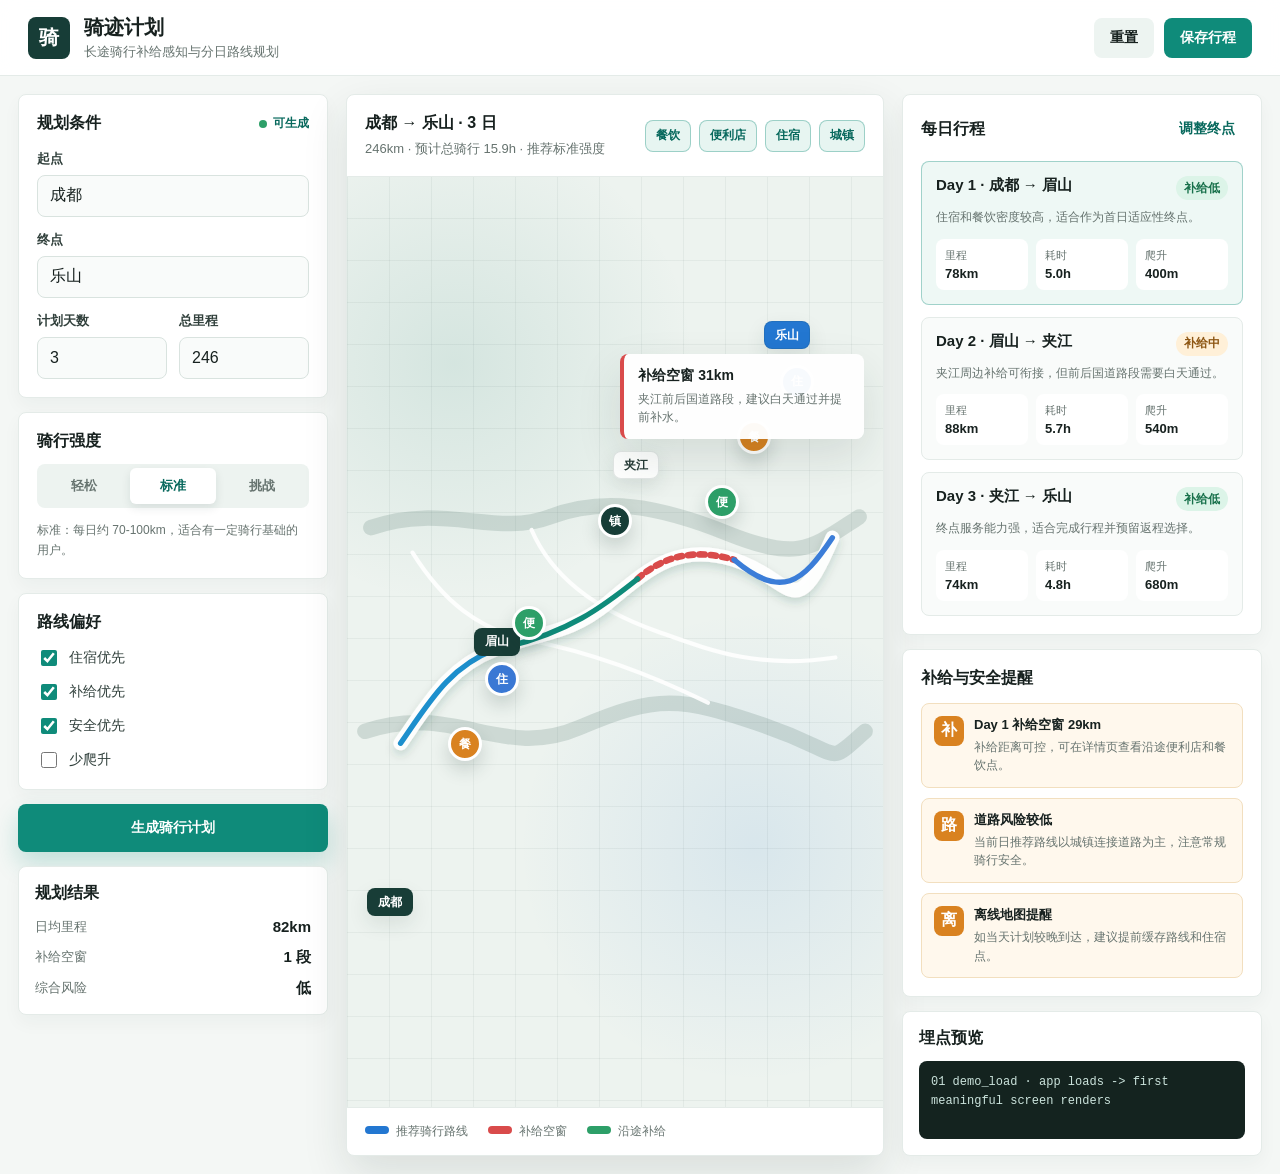
==== demo/index.html @ f955d4e2 "Organize product management case study" ====
﻿<!doctype html>
<html lang="zh-CN">
<head>
  <meta charset="utf-8">
  <meta name="viewport" content="width=device-width, initial-scale=1">
  <title>骑迹计划 Demo</title>
  <link rel="stylesheet" href="styles.css">
</head>
<body>
  <div class="app-shell">
    <header class="topbar">
      <div class="brand">
        <span class="brand-mark" aria-hidden="true">骑</span>
        <div>
          <h1>骑迹计划</h1>
          <p>长途骑行补给感知与分日路线规划</p>
        </div>
      </div>
      <nav class="top-actions" aria-label="Demo 操作">
        <button class="ghost-button" id="resetButton" type="button">重置</button>
        <button class="primary-button" id="saveButton" type="button">保存行程</button>
      </nav>
    </header>

    <main class="workspace">
      <aside class="planner-panel" aria-label="路线规划设置">
        <section class="panel-section">
          <div class="section-heading">
            <h2>规划条件</h2>
            <span class="status-dot">可生成</span>
          </div>

          <label class="field-label" for="startInput">起点</label>
          <input id="startInput" class="text-input" value="成都" autocomplete="off">

          <label class="field-label" for="endInput">终点</label>
          <input id="endInput" class="text-input" value="乐山" autocomplete="off">

          <div class="two-col">
            <div>
              <label class="field-label" for="daysInput">计划天数</label>
              <input id="daysInput" class="text-input" type="number" min="2" max="6" value="3">
            </div>
            <div>
              <label class="field-label" for="distanceInput">总里程</label>
              <input id="distanceInput" class="text-input" type="number" min="120" max="520" value="246">
            </div>
          </div>
        </section>

        <section class="panel-section">
          <h2>骑行强度</h2>
          <div class="segmented" role="radiogroup" aria-label="骑行强度">
            <button class="segment" data-intensity="easy" type="button">轻松</button>
            <button class="segment active" data-intensity="standard" type="button">标准</button>
            <button class="segment" data-intensity="challenge" type="button">挑战</button>
          </div>
          <p class="helper-text" id="intensityHelp">标准：每日约 70-100km，适合有一定骑行基础的用户。</p>
        </section>

        <section class="panel-section">
          <h2>路线偏好</h2>
          <div class="preference-list">
            <label><input type="checkbox" value="hotel" checked> 住宿优先</label>
            <label><input type="checkbox" value="supply" checked> 补给优先</label>
            <label><input type="checkbox" value="safe" checked> 安全优先</label>
            <label><input type="checkbox" value="climb"> 少爬升</label>
          </div>
        </section>

        <button class="generate-button" id="generateButton" type="button">生成骑行计划</button>

        <section class="panel-section compact">
          <h2>规划结果</h2>
          <dl class="summary-list">
            <div><dt>日均里程</dt><dd id="avgDistance">82km</dd></div>
            <div><dt>补给空窗</dt><dd id="gapCount">2 段</dd></div>
            <div><dt>综合风险</dt><dd id="riskLevel">中</dd></div>
          </dl>
        </section>
      </aside>

      <section class="map-stage" aria-label="路线地图预览">
        <div class="map-toolbar">
          <div class="route-title">
            <h2 id="routeTitle">成都 → 乐山 · 3 日</h2>
            <p id="routeSubtitle">246km · 预计总骑行 18.5h · 推荐标准强度</p>
          </div>
          <div class="layer-toggles" aria-label="补给图层筛选">
            <button class="layer active" data-layer="food" type="button">餐饮</button>
            <button class="layer active" data-layer="store" type="button">便利店</button>
            <button class="layer active" data-layer="hotel" type="button">住宿</button>
            <button class="layer active" data-layer="town" type="button">城镇</button>
          </div>
        </div>

        <div class="map-canvas" id="mapCanvas">
          <svg class="route-svg" viewBox="0 0 900 560" role="img" aria-label="模拟骑行路线地图">
            <defs>
              <filter id="softShadow" x="-20%" y="-20%" width="140%" height="140%">
                <feDropShadow dx="0" dy="8" stdDeviation="8" flood-color="#18443f" flood-opacity="0.18"/>
              </filter>
            </defs>
            <path class="terrain-line line-a" d="M40 88 C160 46 250 104 340 70 S520 50 640 98 S780 122 860 70"/>
            <path class="terrain-line line-b" d="M30 430 C180 380 260 480 390 424 S560 372 700 420 S800 492 870 430"/>
            <path class="minor-road" d="M110 130 C160 210 220 260 310 278 S500 330 606 382"/>
            <path class="minor-road" d="M310 92 C348 180 430 230 520 262 S690 326 820 306"/>
            <path class="route-base" d="M90 450 C140 378 172 322 250 292 S372 268 438 214 S552 112 650 142 S750 258 815 105"/>
            <path class="route-risk" d="M488 174 C535 132 590 124 650 142"/>
            <path class="route-day day-one" d="M90 450 C140 378 172 322 250 292"/>
            <path class="route-day day-two" d="M250 292 C372 268 438 214 488 174"/>
            <path class="route-day day-three" d="M650 142 C730 210 765 180 815 105"/>
          </svg>

          <div class="map-label city start" style="left:8%; top:78%">成都</div>
          <div class="map-label city" style="left:28%; top:50%">眉山</div>
          <div class="map-label town" style="left:54%; top:31%">夹江</div>
          <div class="map-label city end" style="left:82%; top:17%">乐山</div>

          <button class="poi food" data-layer-marker="food" style="left:22%; top:61%" type="button" aria-label="餐饮补给点">餐</button>
          <button class="poi store" data-layer-marker="store" style="left:34%; top:48%" type="button" aria-label="便利店补给点">便</button>
          <button class="poi hotel" data-layer-marker="hotel" style="left:29%; top:54%" type="button" aria-label="住宿补给点">住</button>
          <button class="poi town" data-layer-marker="town" style="left:50%; top:37%" type="button" aria-label="城镇补给点">镇</button>
          <button class="poi store" data-layer-marker="store" style="left:70%; top:35%" type="button" aria-label="便利店补给点">便</button>
          <button class="poi food" data-layer-marker="food" style="left:76%; top:28%" type="button" aria-label="餐饮补给点">餐</button>
          <button class="poi hotel" data-layer-marker="hotel" style="left:84%; top:22%" type="button" aria-label="住宿补给点">住</button>

          <div class="risk-callout" id="riskCallout">
            <strong>补给空窗 31km</strong>
            <span>夹江前后国道路段，建议白天通过并提前补水。</span>
          </div>
        </div>

        <div class="map-footer">
          <div><span class="legend route"></span>推荐骑行路线</div>
          <div><span class="legend gap"></span>补给空窗</div>
          <div><span class="legend supply"></span>沿途补给</div>
        </div>
      </section>

      <aside class="detail-panel" aria-label="每日行程详情">
        <section class="panel-section day-summary">
          <div class="section-heading">
            <h2>每日行程</h2>
            <button class="text-button" id="adjustButton" type="button">调整终点</button>
          </div>
          <div id="dayCards" class="day-cards"></div>
        </section>

        <section class="panel-section">
          <h2>补给与安全提醒</h2>
          <div class="warning-list" id="warningList"></div>
        </section>

        <section class="panel-section compact">
          <h2>埋点预览</h2>
          <div class="event-log" id="eventLog" aria-live="polite"></div>
        </section>
      </aside>
    </main>
  </div>

  <div class="toast" id="toast" role="status" aria-live="polite">行程已保存</div>
  <script src="script.js"></script>
</body>
</html>
---- demo/styles.css ----
﻿:root {
  --bg: #f4f7f5;
  --panel: #ffffff;
  --panel-2: #f9fbfa;
  --text: #17211f;
  --muted: #66736f;
  --soft: #d9e3df;
  --line: #e4ebe8;
  --teal: #0f8b7a;
  --teal-dark: #08695d;
  --blue: #2377d1;
  --green: #2d9f68;
  --amber: #d98220;
  --red: #d94b4b;
  --shadow: 0 18px 45px rgba(25, 47, 43, 0.12);
  --radius: 8px;
}

* {
  box-sizing: border-box;
}

body {
  margin: 0;
  min-width: 1120px;
  min-height: 100vh;
  background: var(--bg);
  color: var(--text);
  font-family: "Microsoft YaHei", "PingFang SC", "Segoe UI", Arial, sans-serif;
  letter-spacing: 0;
}

button,
input {
  font: inherit;
}

button {
  cursor: pointer;
}

.app-shell {
  min-height: 100vh;
  display: flex;
  flex-direction: column;
}

.topbar {
  height: 76px;
  display: flex;
  align-items: center;
  justify-content: space-between;
  padding: 0 28px;
  background: rgba(255, 255, 255, 0.92);
  border-bottom: 1px solid var(--line);
  backdrop-filter: blur(10px);
}

.brand {
  display: flex;
  align-items: center;
  gap: 14px;
}

.brand-mark {
  width: 42px;
  height: 42px;
  display: grid;
  place-items: center;
  border-radius: 8px;
  background: #173d37;
  color: #fff;
  font-weight: 800;
  font-size: 20px;
}

.brand h1 {
  margin: 0;
  font-size: 20px;
  line-height: 1.2;
}

.brand p {
  margin: 4px 0 0;
  color: var(--muted);
  font-size: 13px;
}

.top-actions {
  display: flex;
  gap: 10px;
}

.primary-button,
.ghost-button,
.generate-button,
.text-button {
  border: 0;
  border-radius: 8px;
  min-height: 40px;
  padding: 0 16px;
  font-size: 14px;
  font-weight: 700;
}

.primary-button,
.generate-button {
  color: #fff;
  background: var(--teal);
}

.primary-button:hover,
.generate-button:hover {
  background: var(--teal-dark);
}

.ghost-button {
  color: var(--text);
  background: #edf4f1;
}

.text-button {
  min-height: 32px;
  padding: 0 8px;
  color: var(--teal-dark);
  background: transparent;
}

.workspace {
  flex: 1;
  display: grid;
  grid-template-columns: 310px minmax(520px, 1fr) 360px;
  gap: 18px;
  padding: 18px;
}

.planner-panel,
.detail-panel,
.map-stage {
  min-height: calc(100vh - 112px);
}

.planner-panel,
.detail-panel {
  display: flex;
  flex-direction: column;
  gap: 14px;
}

.panel-section {
  background: var(--panel);
  border: 1px solid var(--line);
  border-radius: var(--radius);
  padding: 18px;
  box-shadow: 0 8px 18px rgba(24, 51, 45, 0.04);
}

.panel-section.compact {
  padding: 16px;
}

.section-heading {
  display: flex;
  align-items: center;
  justify-content: space-between;
  gap: 12px;
  margin-bottom: 16px;
}

.panel-section h2,
.route-title h2 {
  margin: 0;
  font-size: 16px;
  line-height: 1.3;
}

.status-dot {
  position: relative;
  padding-left: 14px;
  color: var(--teal-dark);
  font-size: 12px;
  font-weight: 700;
}

.status-dot::before {
  content: "";
  position: absolute;
  left: 0;
  top: 5px;
  width: 8px;
  height: 8px;
  border-radius: 50%;
  background: var(--green);
}

.field-label {
  display: block;
  margin: 14px 0 7px;
  color: #31403c;
  font-size: 13px;
  font-weight: 700;
}

.text-input {
  width: 100%;
  height: 42px;
  border: 1px solid var(--soft);
  border-radius: 8px;
  padding: 0 12px;
  color: var(--text);
  background: var(--panel-2);
  outline: none;
}

.text-input:focus {
  border-color: var(--teal);
  box-shadow: 0 0 0 3px rgba(15, 139, 122, 0.14);
}

.two-col {
  display: grid;
  grid-template-columns: 1fr 1fr;
  gap: 12px;
}

.segmented {
  display: grid;
  grid-template-columns: repeat(3, 1fr);
  gap: 4px;
  padding: 4px;
  border-radius: 8px;
  background: #edf3f0;
  margin-top: 12px;
}

.segment {
  height: 36px;
  border: 0;
  border-radius: 6px;
  background: transparent;
  color: var(--muted);
  font-size: 13px;
  font-weight: 800;
}

.segment.active {
  background: #fff;
  color: var(--teal-dark);
  box-shadow: 0 4px 10px rgba(20, 50, 45, 0.1);
}

.helper-text {
  margin: 12px 0 0;
  color: var(--muted);
  font-size: 12px;
  line-height: 1.7;
}

.preference-list {
  display: grid;
  gap: 12px;
  margin-top: 14px;
}

.preference-list label {
  display: flex;
  align-items: center;
  gap: 9px;
  color: #31403c;
  font-size: 14px;
}

.preference-list input {
  width: 16px;
  height: 16px;
  accent-color: var(--teal);
}

.generate-button {
  width: 100%;
  height: 48px;
  box-shadow: 0 12px 24px rgba(15, 139, 122, 0.22);
}

.summary-list {
  display: grid;
  gap: 12px;
  margin: 14px 0 0;
}

.summary-list div {
  display: flex;
  align-items: center;
  justify-content: space-between;
}

.summary-list dt {
  color: var(--muted);
  font-size: 13px;
}

.summary-list dd {
  margin: 0;
  color: var(--text);
  font-size: 15px;
  font-weight: 800;
}

.map-stage {
  display: flex;
  flex-direction: column;
  overflow: hidden;
  background: var(--panel);
  border: 1px solid var(--line);
  border-radius: var(--radius);
  box-shadow: var(--shadow);
}

.map-toolbar {
  min-height: 82px;
  display: flex;
  align-items: center;
  justify-content: space-between;
  gap: 20px;
  padding: 16px 18px;
  border-bottom: 1px solid var(--line);
}

.route-title p {
  margin: 6px 0 0;
  color: var(--muted);
  font-size: 13px;
}

.layer-toggles {
  display: flex;
  gap: 8px;
  flex-wrap: wrap;
  justify-content: flex-end;
}

.layer {
  height: 32px;
  border: 1px solid var(--soft);
  border-radius: 8px;
  padding: 0 10px;
  background: #fff;
  color: var(--muted);
  font-size: 12px;
  font-weight: 800;
}

.layer.active {
  border-color: rgba(15, 139, 122, 0.35);
  color: var(--teal-dark);
  background: #e7f5f1;
}

.map-canvas {
  position: relative;
  flex: 1;
  min-height: 560px;
  background:
    linear-gradient(90deg, rgba(29, 61, 55, 0.055) 1px, transparent 1px),
    linear-gradient(0deg, rgba(29, 61, 55, 0.055) 1px, transparent 1px),
    radial-gradient(circle at 20% 20%, rgba(38, 129, 112, 0.12), transparent 28%),
    radial-gradient(circle at 76% 72%, rgba(35, 119, 209, 0.1), transparent 30%),
    #edf3ef;
  background-size: 42px 42px, 42px 42px, auto, auto, auto;
  overflow: hidden;
}

.route-svg {
  position: absolute;
  inset: 0;
  width: 100%;
  height: 100%;
}

.terrain-line,
.minor-road {
  fill: none;
  stroke-linecap: round;
}

.terrain-line {
  stroke: rgba(65, 102, 92, 0.18);
  stroke-width: 26;
}

.minor-road {
  stroke: rgba(255, 255, 255, 0.9);
  stroke-width: 7;
}

.route-base,
.route-day,
.route-risk {
  fill: none;
  stroke-linecap: round;
  stroke-linejoin: round;
}

.route-base {
  stroke: rgba(255, 255, 255, 0.95);
  stroke-width: 24;
  filter: url(#softShadow);
}

.route-day {
  stroke: var(--blue);
  stroke-width: 9;
}

.route-risk {
  stroke: var(--red);
  stroke-width: 11;
  stroke-dasharray: 9 10;
}

.day-one {
  stroke: #1d8fcd;
}

.day-two {
  stroke: #0f8b7a;
}

.day-three {
  stroke: #3b7dd8;
}

.map-label {
  position: absolute;
  transform: translate(-50%, -50%);
  min-width: 46px;
  height: 28px;
  display: grid;
  place-items: center;
  padding: 0 10px;
  border-radius: 8px;
  background: rgba(255, 255, 255, 0.94);
  border: 1px solid rgba(29, 61, 55, 0.12);
  color: #263b36;
  font-size: 12px;
  font-weight: 800;
  box-shadow: 0 8px 20px rgba(27, 54, 49, 0.1);
}

.map-label.city {
  background: #183d37;
  color: #fff;
}

.map-label.end {
  background: var(--blue);
}

.poi {
  position: absolute;
  transform: translate(-50%, -50%);
  width: 34px;
  height: 34px;
  border: 3px solid #fff;
  border-radius: 50%;
  color: #fff;
  font-size: 12px;
  font-weight: 900;
  box-shadow: 0 9px 18px rgba(26, 55, 50, 0.18);
}

.poi.food {
  background: var(--amber);
}

.poi.store {
  background: var(--green);
}

.poi.hotel {
  background: #3a78d4;
}

.poi.town {
  background: #173d37;
}

.poi.hidden {
  opacity: 0.12;
}

.risk-callout {
  position: absolute;
  left: 51%;
  top: 19%;
  width: 244px;
  padding: 13px 14px;
  border-left: 4px solid var(--red);
  border-radius: 8px;
  background: rgba(255, 255, 255, 0.96);
  box-shadow: var(--shadow);
}

.risk-callout strong,
.risk-callout span {
  display: block;
}

.risk-callout strong {
  font-size: 14px;
}

.risk-callout span {
  margin-top: 5px;
  color: var(--muted);
  font-size: 12px;
  line-height: 1.5;
}

.map-footer {
  height: 48px;
  display: flex;
  align-items: center;
  gap: 20px;
  padding: 0 18px;
  border-top: 1px solid var(--line);
  color: var(--muted);
  font-size: 12px;
}

.legend {
  display: inline-block;
  width: 24px;
  height: 8px;
  margin-right: 7px;
  border-radius: 999px;
  vertical-align: 1px;
}

.legend.route {
  background: var(--blue);
}

.legend.gap {
  background: var(--red);
}

.legend.supply {
  background: var(--green);
}

.day-summary {
  flex: 1;
}

.day-cards {
  display: grid;
  gap: 12px;
}

.day-card {
  padding: 14px;
  border: 1px solid var(--line);
  border-radius: 8px;
  background: var(--panel-2);
}

.day-card.selected {
  border-color: rgba(15, 139, 122, 0.35);
  background: #eef8f5;
}

.day-card-header {
  display: flex;
  justify-content: space-between;
  gap: 10px;
}

.day-card h3 {
  margin: 0;
  font-size: 15px;
}

.day-card p {
  margin: 8px 0 0;
  color: var(--muted);
  font-size: 12px;
  line-height: 1.55;
}

.badge {
  display: inline-flex;
  align-items: center;
  height: 24px;
  padding: 0 8px;
  border-radius: 999px;
  font-size: 12px;
  font-weight: 800;
}

.badge.low {
  color: #18714b;
  background: #dcf4e8;
}

.badge.mid {
  color: #8d5512;
  background: #fff0d8;
}

.badge.high {
  color: #9d2f2f;
  background: #ffe2e2;
}

.day-metrics {
  display: grid;
  grid-template-columns: repeat(3, 1fr);
  gap: 8px;
  margin-top: 12px;
}

.metric {
  padding: 9px;
  border-radius: 8px;
  background: #fff;
}

.metric span {
  display: block;
  color: var(--muted);
  font-size: 11px;
}

.metric strong {
  display: block;
  margin-top: 3px;
  font-size: 13px;
}

.warning-list {
  display: grid;
  gap: 10px;
  margin-top: 14px;
}

.warning-item {
  display: grid;
  grid-template-columns: 30px 1fr;
  gap: 10px;
  padding: 12px;
  border-radius: 8px;
  background: #fff8ed;
  border: 1px solid #f2dfbf;
}

.warning-item.red {
  background: #fff0f0;
  border-color: #f3caca;
}

.warning-icon {
  width: 30px;
  height: 30px;
  display: grid;
  place-items: center;
  border-radius: 8px;
  color: #fff;
  background: var(--amber);
  font-weight: 900;
}

.warning-item.red .warning-icon {
  background: var(--red);
}

.warning-item h3 {
  margin: 0;
  font-size: 13px;
}

.warning-item p {
  margin: 4px 0 0;
  color: var(--muted);
  font-size: 12px;
  line-height: 1.55;
}

.event-log {
  min-height: 78px;
  margin-top: 12px;
  padding: 12px;
  border-radius: 8px;
  background: #14231f;
  color: #cce4dd;
  font-family: Consolas, "Courier New", monospace;
  font-size: 12px;
  line-height: 1.6;
}

.toast {
  position: fixed;
  right: 24px;
  bottom: 24px;
  transform: translateY(20px);
  opacity: 0;
  padding: 12px 16px;
  border-radius: 8px;
  background: #173d37;
  color: #fff;
  font-size: 14px;
  font-weight: 800;
  box-shadow: var(--shadow);
  transition: opacity 180ms ease, transform 180ms ease;
}

.toast.show {
  transform: translateY(0);
  opacity: 1;
}

@media (max-width: 900px) {
  body {
    min-width: 0;
  }

  .topbar {
    height: auto;
    align-items: flex-start;
    flex-direction: column;
    gap: 14px;
    padding: 18px;
  }

  .workspace {
    grid-template-columns: 1fr;
    padding: 12px;
  }

  .planner-panel,
  .detail-panel,
  .map-stage {
    min-height: auto;
  }

  .map-toolbar {
    align-items: flex-start;
    flex-direction: column;
  }

  .layer-toggles {
    justify-content: flex-start;
  }

  .map-canvas {
    min-height: 430px;
  }

  .risk-callout {
    left: 44%;
    top: 16%;
    width: 210px;
  }
}
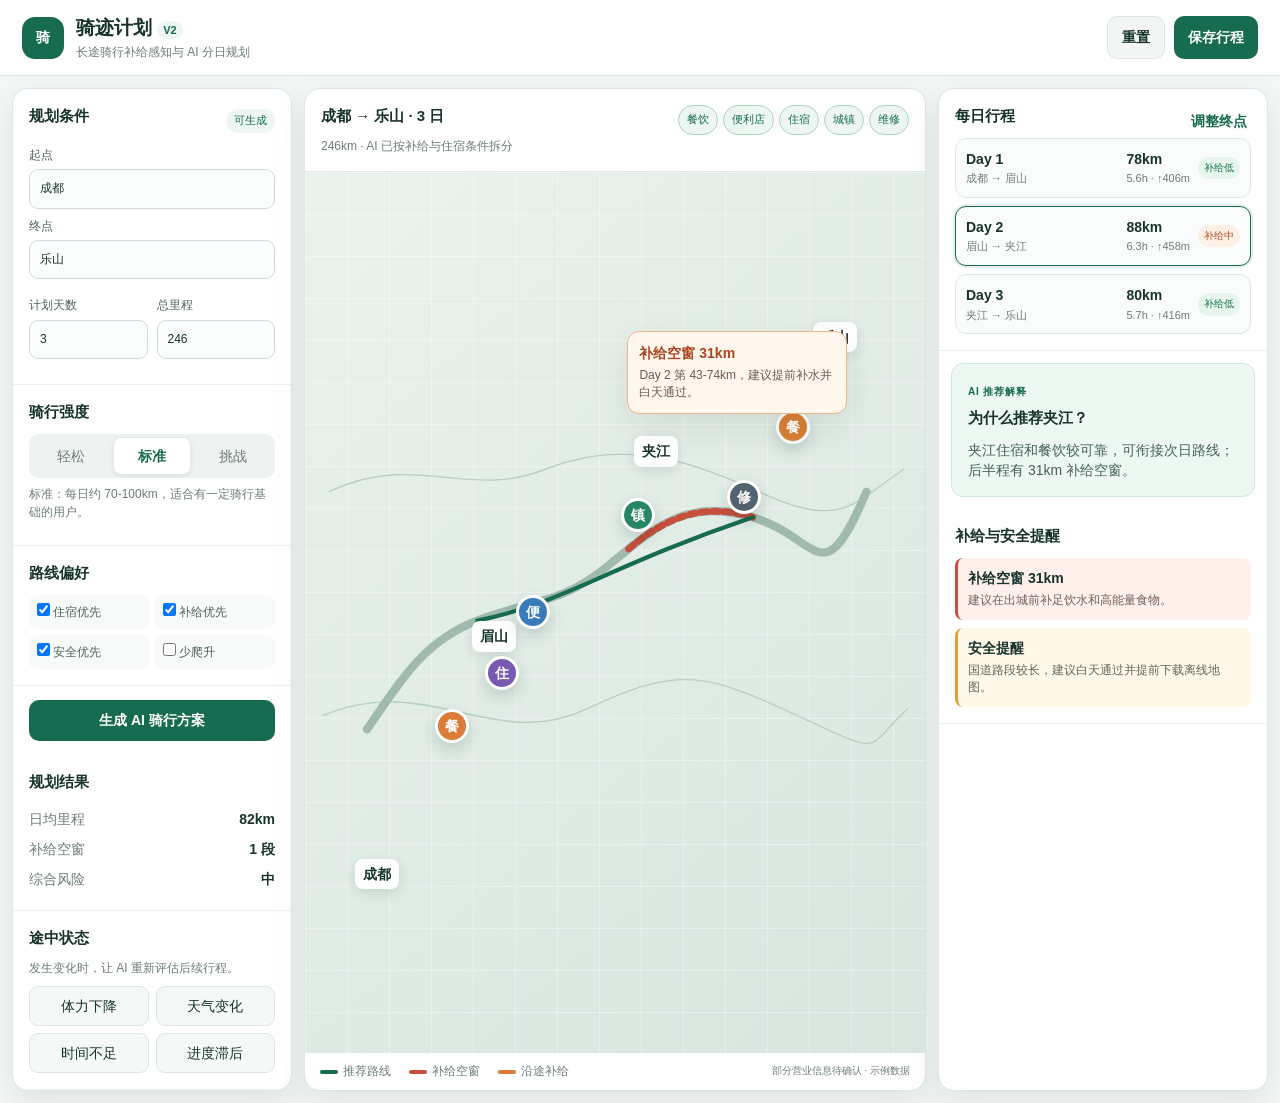
==== commit 2f0dfae1: "Add files via upload" ====
--- a/demo/index.html
+++ b/demo/index.html
@@ -1,166 +1,62 @@
-﻿<!doctype html>
+<!doctype html>
 <html lang="zh-CN">
 <head>
   <meta charset="utf-8">
   <meta name="viewport" content="width=device-width, initial-scale=1">
-  <title>骑迹计划 Demo</title>
+  <title>骑迹计划 V2</title>
   <link rel="stylesheet" href="styles.css">
 </head>
 <body>
   <div class="app-shell">
     <header class="topbar">
-      <div class="brand">
-        <span class="brand-mark" aria-hidden="true">骑</span>
-        <div>
-          <h1>骑迹计划</h1>
-          <p>长途骑行补给感知与分日路线规划</p>
-        </div>
-      </div>
-      <nav class="top-actions" aria-label="Demo 操作">
-        <button class="ghost-button" id="resetButton" type="button">重置</button>
-        <button class="primary-button" id="saveButton" type="button">保存行程</button>
-      </nav>
+      <div class="brand"><span class="brand-mark">骑</span><div><h1>骑迹计划 <small>V2</small></h1><p>长途骑行补给感知与 AI 分日规划</p></div></div>
+      <div class="top-actions"><button class="ghost-button" id="resetButton">重置</button><button class="primary-button" id="saveButton">保存行程</button></div>
     </header>
 
     <main class="workspace">
-      <aside class="planner-panel" aria-label="路线规划设置">
+      <aside class="panel planner-panel" aria-label="路线规划设置">
         <section class="panel-section">
-          <div class="section-heading">
-            <h2>规划条件</h2>
-            <span class="status-dot">可生成</span>
-          </div>
-
-          <label class="field-label" for="startInput">起点</label>
-          <input id="startInput" class="text-input" value="成都" autocomplete="off">
-
-          <label class="field-label" for="endInput">终点</label>
-          <input id="endInput" class="text-input" value="乐山" autocomplete="off">
-
-          <div class="two-col">
-            <div>
-              <label class="field-label" for="daysInput">计划天数</label>
-              <input id="daysInput" class="text-input" type="number" min="2" max="6" value="3">
-            </div>
-            <div>
-              <label class="field-label" for="distanceInput">总里程</label>
-              <input id="distanceInput" class="text-input" type="number" min="120" max="520" value="246">
-            </div>
-          </div>
+          <div class="section-heading"><h2>规划条件</h2><span class="status-dot" id="planStatus">可生成</span></div>
+          <label>起点<input id="startInput" value="成都"></label>
+          <label>终点<input id="endInput" value="乐山"></label>
+          <div class="two-col"><label>计划天数<input id="daysInput" type="number" min="2" max="6" value="3"></label><label>总里程<input id="distanceInput" type="number" min="120" max="520" value="246"></label></div>
         </section>
-
-        <section class="panel-section">
-          <h2>骑行强度</h2>
-          <div class="segmented" role="radiogroup" aria-label="骑行强度">
-            <button class="segment" data-intensity="easy" type="button">轻松</button>
-            <button class="segment active" data-intensity="standard" type="button">标准</button>
-            <button class="segment" data-intensity="challenge" type="button">挑战</button>
-          </div>
-          <p class="helper-text" id="intensityHelp">标准：每日约 70-100km，适合有一定骑行基础的用户。</p>
-        </section>
-
-        <section class="panel-section">
-          <h2>路线偏好</h2>
-          <div class="preference-list">
-            <label><input type="checkbox" value="hotel" checked> 住宿优先</label>
-            <label><input type="checkbox" value="supply" checked> 补给优先</label>
-            <label><input type="checkbox" value="safe" checked> 安全优先</label>
-            <label><input type="checkbox" value="climb"> 少爬升</label>
-          </div>
-        </section>
-
-        <button class="generate-button" id="generateButton" type="button">生成骑行计划</button>
-
-        <section class="panel-section compact">
-          <h2>规划结果</h2>
-          <dl class="summary-list">
-            <div><dt>日均里程</dt><dd id="avgDistance">82km</dd></div>
-            <div><dt>补给空窗</dt><dd id="gapCount">2 段</dd></div>
-            <div><dt>综合风险</dt><dd id="riskLevel">中</dd></div>
-          </dl>
-        </section>
+        <section class="panel-section"><h2>骑行强度</h2><div class="segmented" role="radiogroup"><button class="segment" data-intensity="easy">轻松</button><button class="segment active" data-intensity="standard">标准</button><button class="segment" data-intensity="challenge">挑战</button></div><p class="helper-text" id="intensityHelp">标准：每日约 70-100km，适合有一定骑行基础的用户。</p></section>
+        <section class="panel-section"><h2>路线偏好</h2><div class="preference-list"><label><input type="checkbox" checked> 住宿优先</label><label><input type="checkbox" checked> 补给优先</label><label><input type="checkbox" checked> 安全优先</label><label><input type="checkbox"> 少爬升</label></div></section>
+        <button class="generate-button" id="generateButton">生成 AI 骑行方案</button>
+        <section class="panel-section result-summary"><h2>规划结果</h2><dl><div><dt>日均里程</dt><dd id="avgDistance">82km</dd></div><div><dt>补给空窗</dt><dd id="gapCount">2 段</dd></div><div><dt>综合风险</dt><dd id="riskLevel">中</dd></div></dl></section>
+        <section class="panel-section"><h2>途中状态</h2><p class="helper-text">发生变化时，让 AI 重新评估后续行程。</p><div class="ride-status-actions"><button data-adjust="fatigue">体力下降</button><button data-adjust="weather">天气变化</button><button data-adjust="time">时间不足</button><button data-adjust="progress">进度滞后</button></div></section>
       </aside>
 
       <section class="map-stage" aria-label="路线地图预览">
-        <div class="map-toolbar">
-          <div class="route-title">
-            <h2 id="routeTitle">成都 → 乐山 · 3 日</h2>
-            <p id="routeSubtitle">246km · 预计总骑行 18.5h · 推荐标准强度</p>
-          </div>
-          <div class="layer-toggles" aria-label="补给图层筛选">
-            <button class="layer active" data-layer="food" type="button">餐饮</button>
-            <button class="layer active" data-layer="store" type="button">便利店</button>
-            <button class="layer active" data-layer="hotel" type="button">住宿</button>
-            <button class="layer active" data-layer="town" type="button">城镇</button>
-          </div>
+        <div class="map-toolbar"><div><h2 id="routeTitle">成都 → 乐山 · 3 日</h2><p id="routeSubtitle">246km · AI 已按补给与住宿条件拆分</p></div><div class="layer-toggles"><button class="layer active" data-layer="food">餐饮</button><button class="layer active" data-layer="store">便利店</button><button class="layer active" data-layer="hotel">住宿</button><button class="layer active" data-layer="town">城镇</button><button class="layer active" data-layer="repair">维修</button></div></div>
+        <div class="map-canvas">
+          <svg viewBox="0 0 900 560" aria-label="模拟骑行路线地图"><path class="terrain" d="M35 105 C160 45 235 118 350 72 S560 60 670 110 S800 118 870 72"/><path class="terrain" d="M25 430 C180 365 275 485 410 420 S585 370 715 430 S810 480 875 420"/><path class="route-base" d="M90 450 C140 378 172 322 250 292 S372 268 438 214 S552 112 650 142 S750 258 815 105"/><path class="route-risk" d="M470 188 C535 132 590 124 650 142"/><path class="route-focus" id="routeFocus" d="M250 292 C372 268 438 214 650 142"/></svg>
+          <span class="map-label" style="left:8%;top:78%">成都</span><span class="map-label" style="left:27%;top:51%">眉山</span><span class="map-label" style="left:53%;top:30%">夹江</span><span class="map-label" style="left:82%;top:17%">乐山</span>
+          <button class="poi food" data-marker="food" style="left:21%;top:61%">餐</button><button class="poi store" data-marker="store" style="left:34%;top:48%">便</button><button class="poi hotel" data-marker="hotel" style="left:29%;top:55%">住</button><button class="poi town" data-marker="town" style="left:51%;top:37%">镇</button><button class="poi repair" data-marker="repair" style="left:68%;top:35%">修</button><button class="poi food" data-marker="food" style="left:76%;top:27%">餐</button>
+          <div class="risk-callout"><strong>补给空窗 31km</strong><span>Day 2 第 43-74km，建议提前补水并白天通过。</span></div>
         </div>
-
-        <div class="map-canvas" id="mapCanvas">
-          <svg class="route-svg" viewBox="0 0 900 560" role="img" aria-label="模拟骑行路线地图">
-            <defs>
-              <filter id="softShadow" x="-20%" y="-20%" width="140%" height="140%">
-                <feDropShadow dx="0" dy="8" stdDeviation="8" flood-color="#18443f" flood-opacity="0.18"/>
-              </filter>
-            </defs>
-            <path class="terrain-line line-a" d="M40 88 C160 46 250 104 340 70 S520 50 640 98 S780 122 860 70"/>
-            <path class="terrain-line line-b" d="M30 430 C180 380 260 480 390 424 S560 372 700 420 S800 492 870 430"/>
-            <path class="minor-road" d="M110 130 C160 210 220 260 310 278 S500 330 606 382"/>
-            <path class="minor-road" d="M310 92 C348 180 430 230 520 262 S690 326 820 306"/>
-            <path class="route-base" d="M90 450 C140 378 172 322 250 292 S372 268 438 214 S552 112 650 142 S750 258 815 105"/>
-            <path class="route-risk" d="M488 174 C535 132 590 124 650 142"/>
-            <path class="route-day day-one" d="M90 450 C140 378 172 322 250 292"/>
-            <path class="route-day day-two" d="M250 292 C372 268 438 214 488 174"/>
-            <path class="route-day day-three" d="M650 142 C730 210 765 180 815 105"/>
-          </svg>
-
-          <div class="map-label city start" style="left:8%; top:78%">成都</div>
-          <div class="map-label city" style="left:28%; top:50%">眉山</div>
-          <div class="map-label town" style="left:54%; top:31%">夹江</div>
-          <div class="map-label city end" style="left:82%; top:17%">乐山</div>
-
-          <button class="poi food" data-layer-marker="food" style="left:22%; top:61%" type="button" aria-label="餐饮补给点">餐</button>
-          <button class="poi store" data-layer-marker="store" style="left:34%; top:48%" type="button" aria-label="便利店补给点">便</button>
-          <button class="poi hotel" data-layer-marker="hotel" style="left:29%; top:54%" type="button" aria-label="住宿补给点">住</button>
-          <button class="poi town" data-layer-marker="town" style="left:50%; top:37%" type="button" aria-label="城镇补给点">镇</button>
-          <button class="poi store" data-layer-marker="store" style="left:70%; top:35%" type="button" aria-label="便利店补给点">便</button>
-          <button class="poi food" data-layer-marker="food" style="left:76%; top:28%" type="button" aria-label="餐饮补给点">餐</button>
-          <button class="poi hotel" data-layer-marker="hotel" style="left:84%; top:22%" type="button" aria-label="住宿补给点">住</button>
-
-          <div class="risk-callout" id="riskCallout">
-            <strong>补给空窗 31km</strong>
-            <span>夹江前后国道路段，建议白天通过并提前补水。</span>
-          </div>
-        </div>
-
-        <div class="map-footer">
-          <div><span class="legend route"></span>推荐骑行路线</div>
-          <div><span class="legend gap"></span>补给空窗</div>
-          <div><span class="legend supply"></span>沿途补给</div>
-        </div>
+        <footer class="map-footer"><span><i class="legend route"></i>推荐路线</span><span><i class="legend gap"></i>补给空窗</span><span><i class="legend supply"></i>沿途补给</span><small>部分营业信息待确认 · 示例数据</small></footer>
       </section>
 
-      <aside class="detail-panel" aria-label="每日行程详情">
-        <section class="panel-section day-summary">
-          <div class="section-heading">
-            <h2>每日行程</h2>
-            <button class="text-button" id="adjustButton" type="button">调整终点</button>
-          </div>
-          <div id="dayCards" class="day-cards"></div>
-        </section>
-
-        <section class="panel-section">
-          <h2>补给与安全提醒</h2>
-          <div class="warning-list" id="warningList"></div>
-        </section>
-
-        <section class="panel-section compact">
-          <h2>埋点预览</h2>
-          <div class="event-log" id="eventLog" aria-live="polite"></div>
-        </section>
+      <aside class="panel detail-panel" aria-label="每日行程详情">
+        <section class="panel-section"><div class="section-heading"><h2>每日行程</h2><button class="text-button" id="adjustButton">调整终点</button></div><div class="day-cards" id="dayCards"></div></section>
+        <section class="panel-section ai-reason-card"><span class="eyebrow">AI 推荐解释</span><h2 id="reasonTitle">为什么推荐夹江？</h2><p id="recommendationReason">住宿和餐饮较可靠，可衔接次日路线；后半程有 31km 补给空窗。</p></section>
+        <section class="panel-section"><h2>补给与安全提醒</h2><div class="warning-list" id="warningList"></div></section>
       </aside>
     </main>
   </div>
 
-  <div class="toast" id="toast" role="status" aria-live="polite">行程已保存</div>
-  <script src="script.js"></script>
+  <div class="drawer-backdrop" id="drawerBackdrop" hidden></div>
+  <aside class="adjustment-drawer" id="adjustmentDrawer" aria-labelledby="adjustmentTitle" hidden>
+    <button class="drawer-close" id="drawerClose" aria-label="关闭">×</button><span class="eyebrow">AI 动态调整</span><h2 id="adjustmentTitle">调整后续行程</h2><p id="adjustmentContext">当前变化：体力下降</p>
+    <label>当前完成距离<input id="progressInput" type="number" value="46" min="0"> km</label>
+    <label>疲劳程度<select id="fatigueInput"><option value="low">较低</option><option value="medium">一般</option><option value="high" selected>较高</option></select></label>
+    <button class="generate-button" id="createAdjustment">生成调整建议</button>
+    <section class="adjustment-preview" id="adjustmentPreview" hidden aria-live="polite"></section>
+    <div class="drawer-actions"><button class="primary-button" id="confirmAdjustment" disabled>确认重新规划</button><button class="ghost-button" id="cancelAdjustment">取消</button></div>
+  </aside>
+  <div class="toast" id="toast" aria-live="polite">当前骑行方案已保存</div>
+  <script type="module" src="script.js"></script>
 </body>
 </html>
--- a/demo/styles.css
+++ b/demo/styles.css
@@ -1,764 +1,2 @@
-﻿:root {
-  --bg: #f4f7f5;
-  --panel: #ffffff;
-  --panel-2: #f9fbfa;
-  --text: #17211f;
-  --muted: #66736f;
-  --soft: #d9e3df;
-  --line: #e4ebe8;
-  --teal: #0f8b7a;
-  --teal-dark: #08695d;
-  --blue: #2377d1;
-  --green: #2d9f68;
-  --amber: #d98220;
-  --red: #d94b4b;
-  --shadow: 0 18px 45px rgba(25, 47, 43, 0.12);
-  --radius: 8px;
-}
-
-* {
-  box-sizing: border-box;
-}
-
-body {
-  margin: 0;
-  min-width: 1120px;
-  min-height: 100vh;
-  background: var(--bg);
-  color: var(--text);
-  font-family: "Microsoft YaHei", "PingFang SC", "Segoe UI", Arial, sans-serif;
-  letter-spacing: 0;
-}
-
-button,
-input {
-  font: inherit;
-}
-
-button {
-  cursor: pointer;
-}
-
-.app-shell {
-  min-height: 100vh;
-  display: flex;
-  flex-direction: column;
-}
-
-.topbar {
-  height: 76px;
-  display: flex;
-  align-items: center;
-  justify-content: space-between;
-  padding: 0 28px;
-  background: rgba(255, 255, 255, 0.92);
-  border-bottom: 1px solid var(--line);
-  backdrop-filter: blur(10px);
-}
-
-.brand {
-  display: flex;
-  align-items: center;
-  gap: 14px;
-}
-
-.brand-mark {
-  width: 42px;
-  height: 42px;
-  display: grid;
-  place-items: center;
-  border-radius: 8px;
-  background: #173d37;
-  color: #fff;
-  font-weight: 800;
-  font-size: 20px;
-}
-
-.brand h1 {
-  margin: 0;
-  font-size: 20px;
-  line-height: 1.2;
-}
-
-.brand p {
-  margin: 4px 0 0;
-  color: var(--muted);
-  font-size: 13px;
-}
-
-.top-actions {
-  display: flex;
-  gap: 10px;
-}
-
-.primary-button,
-.ghost-button,
-.generate-button,
-.text-button {
-  border: 0;
-  border-radius: 8px;
-  min-height: 40px;
-  padding: 0 16px;
-  font-size: 14px;
-  font-weight: 700;
-}
-
-.primary-button,
-.generate-button {
-  color: #fff;
-  background: var(--teal);
-}
-
-.primary-button:hover,
-.generate-button:hover {
-  background: var(--teal-dark);
-}
-
-.ghost-button {
-  color: var(--text);
-  background: #edf4f1;
-}
-
-.text-button {
-  min-height: 32px;
-  padding: 0 8px;
-  color: var(--teal-dark);
-  background: transparent;
-}
-
-.workspace {
-  flex: 1;
-  display: grid;
-  grid-template-columns: 310px minmax(520px, 1fr) 360px;
-  gap: 18px;
-  padding: 18px;
-}
-
-.planner-panel,
-.detail-panel,
-.map-stage {
-  min-height: calc(100vh - 112px);
-}
-
-.planner-panel,
-.detail-panel {
-  display: flex;
-  flex-direction: column;
-  gap: 14px;
-}
-
-.panel-section {
-  background: var(--panel);
-  border: 1px solid var(--line);
-  border-radius: var(--radius);
-  padding: 18px;
-  box-shadow: 0 8px 18px rgba(24, 51, 45, 0.04);
-}
-
-.panel-section.compact {
-  padding: 16px;
-}
-
-.section-heading {
-  display: flex;
-  align-items: center;
-  justify-content: space-between;
-  gap: 12px;
-  margin-bottom: 16px;
-}
-
-.panel-section h2,
-.route-title h2 {
-  margin: 0;
-  font-size: 16px;
-  line-height: 1.3;
-}
-
-.status-dot {
-  position: relative;
-  padding-left: 14px;
-  color: var(--teal-dark);
-  font-size: 12px;
-  font-weight: 700;
-}
-
-.status-dot::before {
-  content: "";
-  position: absolute;
-  left: 0;
-  top: 5px;
-  width: 8px;
-  height: 8px;
-  border-radius: 50%;
-  background: var(--green);
-}
-
-.field-label {
-  display: block;
-  margin: 14px 0 7px;
-  color: #31403c;
-  font-size: 13px;
-  font-weight: 700;
-}
-
-.text-input {
-  width: 100%;
-  height: 42px;
-  border: 1px solid var(--soft);
-  border-radius: 8px;
-  padding: 0 12px;
-  color: var(--text);
-  background: var(--panel-2);
-  outline: none;
-}
-
-.text-input:focus {
-  border-color: var(--teal);
-  box-shadow: 0 0 0 3px rgba(15, 139, 122, 0.14);
-}
-
-.two-col {
-  display: grid;
-  grid-template-columns: 1fr 1fr;
-  gap: 12px;
-}
-
-.segmented {
-  display: grid;
-  grid-template-columns: repeat(3, 1fr);
-  gap: 4px;
-  padding: 4px;
-  border-radius: 8px;
-  background: #edf3f0;
-  margin-top: 12px;
-}
-
-.segment {
-  height: 36px;
-  border: 0;
-  border-radius: 6px;
-  background: transparent;
-  color: var(--muted);
-  font-size: 13px;
-  font-weight: 800;
-}
-
-.segment.active {
-  background: #fff;
-  color: var(--teal-dark);
-  box-shadow: 0 4px 10px rgba(20, 50, 45, 0.1);
-}
-
-.helper-text {
-  margin: 12px 0 0;
-  color: var(--muted);
-  font-size: 12px;
-  line-height: 1.7;
-}
-
-.preference-list {
-  display: grid;
-  gap: 12px;
-  margin-top: 14px;
-}
-
-.preference-list label {
-  display: flex;
-  align-items: center;
-  gap: 9px;
-  color: #31403c;
-  font-size: 14px;
-}
-
-.preference-list input {
-  width: 16px;
-  height: 16px;
-  accent-color: var(--teal);
-}
-
-.generate-button {
-  width: 100%;
-  height: 48px;
-  box-shadow: 0 12px 24px rgba(15, 139, 122, 0.22);
-}
-
-.summary-list {
-  display: grid;
-  gap: 12px;
-  margin: 14px 0 0;
-}
-
-.summary-list div {
-  display: flex;
-  align-items: center;
-  justify-content: space-between;
-}
-
-.summary-list dt {
-  color: var(--muted);
-  font-size: 13px;
-}
-
-.summary-list dd {
-  margin: 0;
-  color: var(--text);
-  font-size: 15px;
-  font-weight: 800;
-}
-
-.map-stage {
-  display: flex;
-  flex-direction: column;
-  overflow: hidden;
-  background: var(--panel);
-  border: 1px solid var(--line);
-  border-radius: var(--radius);
-  box-shadow: var(--shadow);
-}
-
-.map-toolbar {
-  min-height: 82px;
-  display: flex;
-  align-items: center;
-  justify-content: space-between;
-  gap: 20px;
-  padding: 16px 18px;
-  border-bottom: 1px solid var(--line);
-}
-
-.route-title p {
-  margin: 6px 0 0;
-  color: var(--muted);
-  font-size: 13px;
-}
-
-.layer-toggles {
-  display: flex;
-  gap: 8px;
-  flex-wrap: wrap;
-  justify-content: flex-end;
-}
-
-.layer {
-  height: 32px;
-  border: 1px solid var(--soft);
-  border-radius: 8px;
-  padding: 0 10px;
-  background: #fff;
-  color: var(--muted);
-  font-size: 12px;
-  font-weight: 800;
-}
-
-.layer.active {
-  border-color: rgba(15, 139, 122, 0.35);
-  color: var(--teal-dark);
-  background: #e7f5f1;
-}
-
-.map-canvas {
-  position: relative;
-  flex: 1;
-  min-height: 560px;
-  background:
-    linear-gradient(90deg, rgba(29, 61, 55, 0.055) 1px, transparent 1px),
-    linear-gradient(0deg, rgba(29, 61, 55, 0.055) 1px, transparent 1px),
-    radial-gradient(circle at 20% 20%, rgba(38, 129, 112, 0.12), transparent 28%),
-    radial-gradient(circle at 76% 72%, rgba(35, 119, 209, 0.1), transparent 30%),
-    #edf3ef;
-  background-size: 42px 42px, 42px 42px, auto, auto, auto;
-  overflow: hidden;
-}
-
-.route-svg {
-  position: absolute;
-  inset: 0;
-  width: 100%;
-  height: 100%;
-}
-
-.terrain-line,
-.minor-road {
-  fill: none;
-  stroke-linecap: round;
-}
-
-.terrain-line {
-  stroke: rgba(65, 102, 92, 0.18);
-  stroke-width: 26;
-}
-
-.minor-road {
-  stroke: rgba(255, 255, 255, 0.9);
-  stroke-width: 7;
-}
-
-.route-base,
-.route-day,
-.route-risk {
-  fill: none;
-  stroke-linecap: round;
-  stroke-linejoin: round;
-}
-
-.route-base {
-  stroke: rgba(255, 255, 255, 0.95);
-  stroke-width: 24;
-  filter: url(#softShadow);
-}
-
-.route-day {
-  stroke: var(--blue);
-  stroke-width: 9;
-}
-
-.route-risk {
-  stroke: var(--red);
-  stroke-width: 11;
-  stroke-dasharray: 9 10;
-}
-
-.day-one {
-  stroke: #1d8fcd;
-}
-
-.day-two {
-  stroke: #0f8b7a;
-}
-
-.day-three {
-  stroke: #3b7dd8;
-}
-
-.map-label {
-  position: absolute;
-  transform: translate(-50%, -50%);
-  min-width: 46px;
-  height: 28px;
-  display: grid;
-  place-items: center;
-  padding: 0 10px;
-  border-radius: 8px;
-  background: rgba(255, 255, 255, 0.94);
-  border: 1px solid rgba(29, 61, 55, 0.12);
-  color: #263b36;
-  font-size: 12px;
-  font-weight: 800;
-  box-shadow: 0 8px 20px rgba(27, 54, 49, 0.1);
-}
-
-.map-label.city {
-  background: #183d37;
-  color: #fff;
-}
-
-.map-label.end {
-  background: var(--blue);
-}
-
-.poi {
-  position: absolute;
-  transform: translate(-50%, -50%);
-  width: 34px;
-  height: 34px;
-  border: 3px solid #fff;
-  border-radius: 50%;
-  color: #fff;
-  font-size: 12px;
-  font-weight: 900;
-  box-shadow: 0 9px 18px rgba(26, 55, 50, 0.18);
-}
-
-.poi.food {
-  background: var(--amber);
-}
-
-.poi.store {
-  background: var(--green);
-}
-
-.poi.hotel {
-  background: #3a78d4;
-}
-
-.poi.town {
-  background: #173d37;
-}
-
-.poi.hidden {
-  opacity: 0.12;
-}
-
-.risk-callout {
-  position: absolute;
-  left: 51%;
-  top: 19%;
-  width: 244px;
-  padding: 13px 14px;
-  border-left: 4px solid var(--red);
-  border-radius: 8px;
-  background: rgba(255, 255, 255, 0.96);
-  box-shadow: var(--shadow);
-}
-
-.risk-callout strong,
-.risk-callout span {
-  display: block;
-}
-
-.risk-callout strong {
-  font-size: 14px;
-}
-
-.risk-callout span {
-  margin-top: 5px;
-  color: var(--muted);
-  font-size: 12px;
-  line-height: 1.5;
-}
-
-.map-footer {
-  height: 48px;
-  display: flex;
-  align-items: center;
-  gap: 20px;
-  padding: 0 18px;
-  border-top: 1px solid var(--line);
-  color: var(--muted);
-  font-size: 12px;
-}
-
-.legend {
-  display: inline-block;
-  width: 24px;
-  height: 8px;
-  margin-right: 7px;
-  border-radius: 999px;
-  vertical-align: 1px;
-}
-
-.legend.route {
-  background: var(--blue);
-}
-
-.legend.gap {
-  background: var(--red);
-}
-
-.legend.supply {
-  background: var(--green);
-}
-
-.day-summary {
-  flex: 1;
-}
-
-.day-cards {
-  display: grid;
-  gap: 12px;
-}
-
-.day-card {
-  padding: 14px;
-  border: 1px solid var(--line);
-  border-radius: 8px;
-  background: var(--panel-2);
-}
-
-.day-card.selected {
-  border-color: rgba(15, 139, 122, 0.35);
-  background: #eef8f5;
-}
-
-.day-card-header {
-  display: flex;
-  justify-content: space-between;
-  gap: 10px;
-}
-
-.day-card h3 {
-  margin: 0;
-  font-size: 15px;
-}
-
-.day-card p {
-  margin: 8px 0 0;
-  color: var(--muted);
-  font-size: 12px;
-  line-height: 1.55;
-}
-
-.badge {
-  display: inline-flex;
-  align-items: center;
-  height: 24px;
-  padding: 0 8px;
-  border-radius: 999px;
-  font-size: 12px;
-  font-weight: 800;
-}
-
-.badge.low {
-  color: #18714b;
-  background: #dcf4e8;
-}
-
-.badge.mid {
-  color: #8d5512;
-  background: #fff0d8;
-}
-
-.badge.high {
-  color: #9d2f2f;
-  background: #ffe2e2;
-}
-
-.day-metrics {
-  display: grid;
-  grid-template-columns: repeat(3, 1fr);
-  gap: 8px;
-  margin-top: 12px;
-}
-
-.metric {
-  padding: 9px;
-  border-radius: 8px;
-  background: #fff;
-}
-
-.metric span {
-  display: block;
-  color: var(--muted);
-  font-size: 11px;
-}
-
-.metric strong {
-  display: block;
-  margin-top: 3px;
-  font-size: 13px;
-}
-
-.warning-list {
-  display: grid;
-  gap: 10px;
-  margin-top: 14px;
-}
-
-.warning-item {
-  display: grid;
-  grid-template-columns: 30px 1fr;
-  gap: 10px;
-  padding: 12px;
-  border-radius: 8px;
-  background: #fff8ed;
-  border: 1px solid #f2dfbf;
-}
-
-.warning-item.red {
-  background: #fff0f0;
-  border-color: #f3caca;
-}
-
-.warning-icon {
-  width: 30px;
-  height: 30px;
-  display: grid;
-  place-items: center;
-  border-radius: 8px;
-  color: #fff;
-  background: var(--amber);
-  font-weight: 900;
-}
-
-.warning-item.red .warning-icon {
-  background: var(--red);
-}
-
-.warning-item h3 {
-  margin: 0;
-  font-size: 13px;
-}
-
-.warning-item p {
-  margin: 4px 0 0;
-  color: var(--muted);
-  font-size: 12px;
-  line-height: 1.55;
-}
-
-.event-log {
-  min-height: 78px;
-  margin-top: 12px;
-  padding: 12px;
-  border-radius: 8px;
-  background: #14231f;
-  color: #cce4dd;
-  font-family: Consolas, "Courier New", monospace;
-  font-size: 12px;
-  line-height: 1.6;
-}
-
-.toast {
-  position: fixed;
-  right: 24px;
-  bottom: 24px;
-  transform: translateY(20px);
-  opacity: 0;
-  padding: 12px 16px;
-  border-radius: 8px;
-  background: #173d37;
-  color: #fff;
-  font-size: 14px;
-  font-weight: 800;
-  box-shadow: var(--shadow);
-  transition: opacity 180ms ease, transform 180ms ease;
-}
-
-.toast.show {
-  transform: translateY(0);
-  opacity: 1;
-}
-
-@media (max-width: 900px) {
-  body {
-    min-width: 0;
-  }
-
-  .topbar {
-    height: auto;
-    align-items: flex-start;
-    flex-direction: column;
-    gap: 14px;
-    padding: 18px;
-  }
-
-  .workspace {
-    grid-template-columns: 1fr;
-    padding: 12px;
-  }
-
-  .planner-panel,
-  .detail-panel,
-  .map-stage {
-    min-height: auto;
-  }
-
-  .map-toolbar {
-    align-items: flex-start;
-    flex-direction: column;
-  }
-
-  .layer-toggles {
-    justify-content: flex-start;
-  }
-
-  .map-canvas {
-    min-height: 430px;
-  }
-
-  .risk-callout {
-    left: 44%;
-    top: 16%;
-    width: 210px;
-  }
-}
+:root{--ink:#17342b;--muted:#6c7d76;--green:#176b50;--green2:#2d8a69;--soft:#edf6f1;--line:#dce7e1;--orange:#c8672d;--red:#c84f3b;--shadow:0 12px 34px rgba(19,55,43,.09)}*{box-sizing:border-box}body{margin:0;background:#f3f7f5;color:var(--ink);font:14px/1.45 Inter,"Microsoft YaHei",sans-serif}button,input,select{font:inherit}button{cursor:pointer}.app-shell{min-height:100vh}.topbar{height:76px;padding:0 22px;display:flex;align-items:center;justify-content:space-between;background:#fff;border-bottom:1px solid var(--line)}.brand{display:flex;align-items:center;gap:12px}.brand-mark{width:42px;height:42px;display:grid;place-items:center;background:var(--green);color:#fff;border-radius:13px;font-weight:800}.brand h1{font-size:19px;margin:0}.brand h1 small{font-size:11px;background:var(--soft);color:var(--green);padding:3px 6px;border-radius:10px}.brand p,.map-toolbar p{margin:2px 0 0;color:var(--muted);font-size:12px}.top-actions,.drawer-actions{display:flex;gap:9px}.primary-button,.ghost-button,.generate-button,.text-button{border:0;border-radius:10px;padding:10px 14px;font-weight:700}.primary-button,.generate-button{background:var(--green);color:#fff}.ghost-button{background:#f3f6f4;color:var(--ink);border:1px solid var(--line)}.text-button{padding:4px;background:transparent;color:var(--green)}.workspace{display:grid;grid-template-columns:280px minmax(480px,1fr) 330px;gap:12px;padding:12px;min-height:calc(100vh - 76px)}.panel,.map-stage{background:#fff;border:1px solid var(--line);border-radius:16px;box-shadow:var(--shadow);overflow:hidden}.panel{overflow:auto}.panel-section{padding:16px;border-bottom:1px solid #edf1ef}.panel-section h2,.map-toolbar h2{font-size:15px;margin:0 0 11px}.section-heading{display:flex;justify-content:space-between;align-items:center}.status-dot{font-size:11px;color:var(--green);background:var(--soft);padding:4px 8px;border-radius:999px}.planner-panel label,.adjustment-drawer label{display:block;color:#4b6259;font-size:12px;margin:9px 0}.planner-panel input,.adjustment-drawer input,.adjustment-drawer select{width:100%;padding:10px;margin-top:5px;border:1px solid #cedbd4;border-radius:9px;background:#fbfdfc;color:var(--ink)}.two-col{display:grid;grid-template-columns:1fr 1fr;gap:9px}.segmented{display:grid;grid-template-columns:repeat(3,1fr);gap:4px;background:#eef2f0;padding:4px;border-radius:10px}.segment{border:0;background:transparent;padding:8px;border-radius:7px;color:var(--muted)}.segment.active{background:#fff;color:var(--green);box-shadow:0 2px 7px rgba(20,60,47,.1);font-weight:700}.helper-text{font-size:12px;color:var(--muted);margin:8px 0}.preference-list{display:grid;grid-template-columns:1fr 1fr;gap:6px}.preference-list label{margin:0;padding:8px;background:#f7faf8;border-radius:8px}.preference-list input{width:auto;margin:0}.generate-button{width:calc(100% - 32px);margin:14px 16px}.generate-button:disabled,.primary-button:disabled{opacity:.48;cursor:not-allowed}.result-summary dl{margin:0}.result-summary dl div{display:flex;justify-content:space-between;padding:5px 0}.result-summary dt{color:var(--muted)}.result-summary dd{font-weight:800}.ride-status-actions{display:grid;grid-template-columns:1fr 1fr;gap:7px}.ride-status-actions button{padding:9px 5px;background:#f4f8f6;border:1px solid var(--line);border-radius:9px;color:var(--ink)}.ride-status-actions button:hover{border-color:var(--green2);color:var(--green)}.map-stage{display:grid;grid-template-rows:auto 1fr auto}.map-toolbar{display:flex;justify-content:space-between;align-items:flex-start;padding:16px;border-bottom:1px solid var(--line)}.layer-toggles{display:flex;gap:5px;flex-wrap:wrap;justify-content:flex-end}.layer{border:1px solid var(--line);background:#fff;color:var(--muted);padding:6px 8px;border-radius:999px;font-size:11px}.layer.active{background:var(--soft);border-color:#a9d3c1;color:var(--green)}.map-canvas{position:relative;min-height:560px;overflow:hidden;background:linear-gradient(140deg,#eaf2ec,#d7e6df)}.map-canvas:before{content:"";position:absolute;inset:0;background-image:linear-gradient(rgba(255,255,255,.34) 1px,transparent 1px),linear-gradient(90deg,rgba(255,255,255,.34) 1px,transparent 1px);background-size:42px 42px}.map-canvas svg{position:absolute;inset:0;width:100%;height:100%}.terrain{fill:none;stroke:#b9cec4;stroke-width:2}.route-base,.route-risk,.route-focus{fill:none;stroke-linecap:round}.route-base{stroke:#a0baae;stroke-width:12}.route-risk{stroke:var(--red);stroke-width:10;stroke-dasharray:9 8}.route-focus{stroke:var(--green);stroke-width:6}.map-label{position:absolute;z-index:2;background:#fff;padding:5px 8px;border-radius:8px;font-weight:800;box-shadow:0 4px 12px rgba(19,55,43,.12)}.poi{position:absolute;z-index:3;width:34px;height:34px;border:3px solid #fff;border-radius:50%;color:#fff;font-weight:800;box-shadow:0 6px 15px rgba(17,54,42,.18)}.poi.food{background:#db7d36}.poi.store{background:#397ab8}.poi.hotel{background:#7659b1}.poi.town{background:#278765}.poi.repair{background:#52626e}.poi.hidden{display:none}.risk-callout{position:absolute;z-index:4;left:52%;top:18%;width:220px;background:#fff7ee;border:1px solid #efb487;border-radius:12px;padding:11px;box-shadow:var(--shadow)}.risk-callout strong,.risk-callout span{display:block}.risk-callout strong{color:#a94721}.risk-callout span{font-size:12px;margin-top:4px;color:#6f594d}.map-footer{padding:10px 15px;display:flex;gap:18px;align-items:center;color:var(--muted);font-size:12px}.map-footer small{margin-left:auto}.legend{display:inline-block;width:18px;height:4px;margin-right:5px;border-radius:4px;vertical-align:middle}.legend.route{background:var(--green)}.legend.gap{background:var(--red)}.legend.supply{background:#db7d36}.day-cards{display:grid;gap:8px}.day-card{width:100%;display:grid;grid-template-columns:1fr auto auto;align-items:center;gap:8px;text-align:left;padding:10px;background:#fafcfb;border:1px solid var(--line);border-radius:11px;color:var(--ink)}.day-card.selected{border-color:var(--green);box-shadow:0 0 0 2px rgba(23,107,80,.1)}.day-card span b,.day-card span small{display:block}.day-card small{font-size:11px;color:var(--muted);margin-top:2px}.day-card em{font-size:10px;font-style:normal;border-radius:999px;padding:4px 6px}.badge.warn{background:#fff0e5;color:#aa4d1d}.badge.safe{background:#e6f5ed;color:#19704f}.ai-reason-card{margin:12px;border:1px solid #cfe6d9!important;background:#eef8f3;border-radius:12px}.eyebrow{font-size:10px;letter-spacing:.08em;text-transform:uppercase;color:var(--green);font-weight:800}.ai-reason-card h2{margin-top:6px}.ai-reason-card p{margin:0;color:#456157}.warning-list{display:grid;gap:8px}.warning{padding:10px;background:#fff8e9;border-left:3px solid #df9f45;border-radius:8px}.warning.danger{background:#fff0ec;border-color:var(--red)}.warning.safe{background:#edf8f2;border-color:var(--green2)}.warning p{font-size:12px;color:#6a625a;margin:4px 0 0}.drawer-backdrop{position:fixed;inset:0;background:rgba(10,31,25,.36);z-index:20}.adjustment-drawer{position:fixed;top:0;right:0;width:min(420px,100%);height:100vh;z-index:21;overflow:auto;background:#fff;padding:26px;box-shadow:-16px 0 40px rgba(16,48,39,.18)}.drawer-close{position:absolute;right:18px;top:14px;border:0;background:transparent;font-size:26px;color:var(--muted)}.adjustment-drawer h2{font-size:24px;margin:8px 0}.adjustment-preview{margin:18px 0;padding:16px;background:var(--soft);border:1px solid #cfe4d9;border-radius:12px}.adjustment-preview h3{margin:6px 0}.comparison{display:grid;gap:8px;margin-top:12px}.comparison span{display:flex;justify-content:space-between;padding:8px;background:#fff;border-radius:8px}.comparison b{color:var(--green)}.toast{position:fixed;left:50%;bottom:24px;z-index:40;transform:translate(-50%,20px);background:#173d31;color:#fff;padding:11px 18px;border-radius:10px;opacity:0;pointer-events:none;transition:.2s}.toast.show{opacity:1;transform:translate(-50%,0)}[hidden]{display:none!important}@media(max-width:1050px){.workspace{grid-template-columns:250px minmax(420px,1fr) 300px}}@media(max-width:900px){.topbar{height:auto;padding:14px}.workspace{grid-template-columns:1fr;min-height:auto}.planner-panel{order:1}.map-stage{order:2}.detail-panel{order:3}.map-canvas{min-height:520px}.map-footer{flex-wrap:wrap}.map-footer small{width:100%;margin:0}.adjustment-drawer{width:100%}.ride-status-actions button,.primary-button,.ghost-button,.generate-button{min-height:40px}}
+.workspace>*{min-width:0}.two-col>label{min-width:0}.planner-panel input{max-width:100%}@media(max-width:600px){.topbar{flex-wrap:wrap;gap:10px}.top-actions{width:100%;justify-content:flex-end}.brand p{max-width:260px}.map-toolbar{flex-direction:column;gap:10px}.layer-toggles{justify-content:flex-start}}
